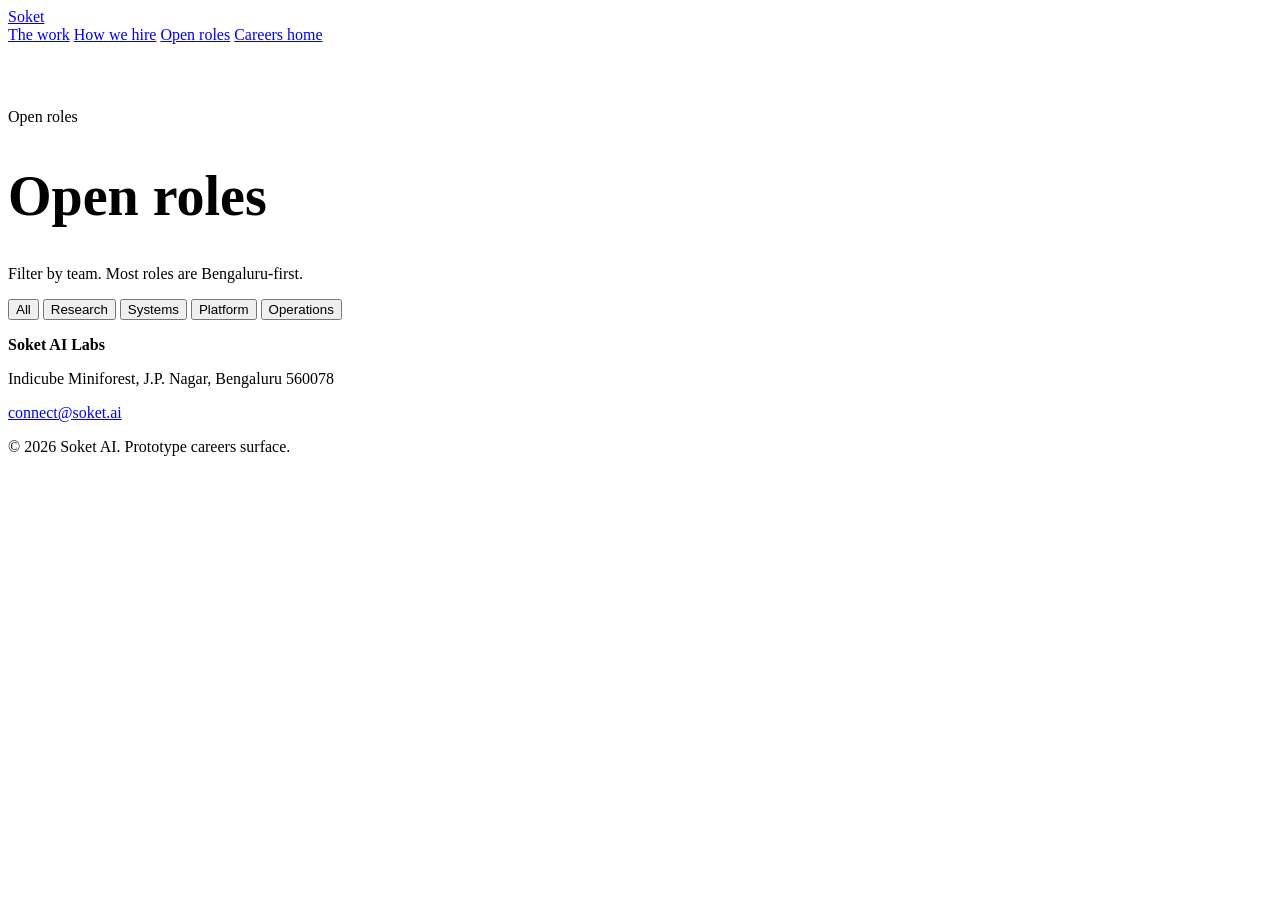
==== jobs.html @ 655b0ff8 "Add Soket careers prototype" ====
<!DOCTYPE html>
<html lang="en">
<head>
  <meta charset="UTF-8" />
  <meta name="viewport" content="width=device-width, initial-scale=1" />
  <title>Open roles — Soket AI Careers</title>
  <link rel="preconnect" href="https://fonts.googleapis.com" />
  <link rel="preconnect" href="https://fonts.gstatic.com" crossorigin />
  <link href="https://fonts.googleapis.com/css2?family=Inter:wght@400;500;600;700&display=swap" rel="stylesheet" />
  <link rel="stylesheet" href="styles.css" />
</head>
<body>
  <header class="nav">
    <a class="brand" href="index.html">Soket</a>
    <nav>
      <a href="index.html#work">The work</a>
      <a href="index.html#hire">How we hire</a>
      <a href="jobs.html">Open roles</a>
      <a class="nav-cta" href="index.html">Careers home</a>
    </nav>
  </header>
  <main class="section" style="padding-top:48px">
    <p class="kicker">Open roles</p>
    <h1 style="max-width:none;font-size:56px">Open roles</h1>
    <p class="lede">Filter by team. Most roles are Bengaluru-first.</p>
    <div class="filters" id="filters">
      <button class="on" data-f="All">All</button>
      <button data-f="Research">Research</button>
      <button data-f="Systems">Systems</button>
      <button data-f="Platform">Platform</button>
      <button data-f="Operations">Operations</button>
    </div>
    <p id="count" class="kicker"></p>
    <div id="board" class="job-list"></div>
  </main>
  <footer class="foot">
    <div>
      <strong>Soket AI Labs</strong>
      <p>Indicube Miniforest, J.P. Nagar, Bengaluru 560078</p>
    </div>
    <div>
      <a href="mailto:connect@soket.ai">connect@soket.ai</a>
    </div>
    <p class="legal">© 2026 Soket AI. Prototype careers surface.</p>
  </footer>
  <script src="jobs.js"></script>
  <script>
    renderBoard();
    document.getElementById("filters").addEventListener("click", (e) => {
      const btn = e.target.closest("button");
      if (!btn) return;
      document.querySelectorAll("#filters button").forEach(b => b.classList.toggle("on", b === btn));
      renderBoard(btn.dataset.f);
    });
  </script>
</body>
</html>
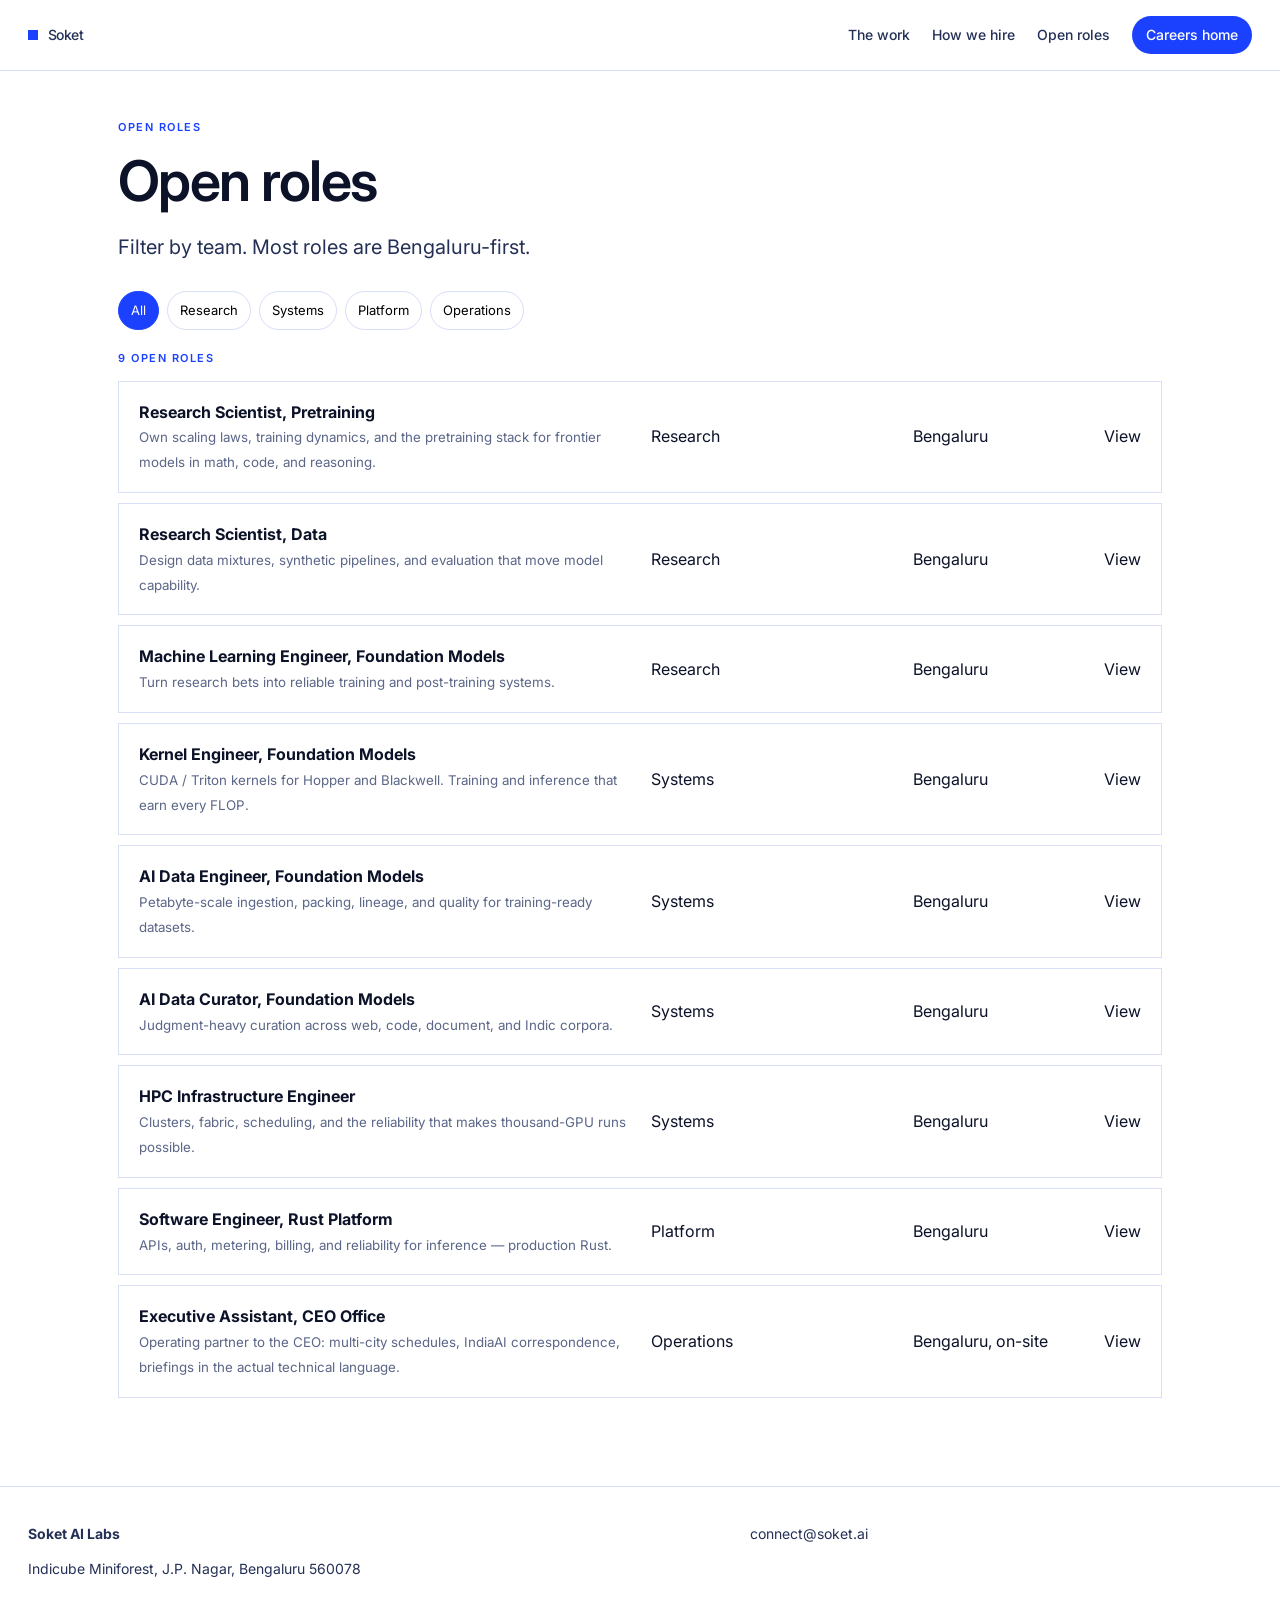
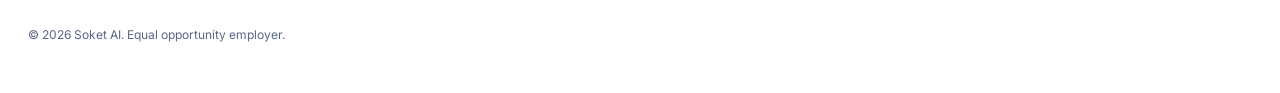
==== commit 40c0b4c1: "Drop prototype footer language on jobs page" ====
--- a/jobs.html
+++ b/jobs.html
@@ -41,7 +41,7 @@
     <div>
       <a href="mailto:connect@soket.ai">connect@soket.ai</a>
     </div>
-    <p class="legal">© 2026 Soket AI. Prototype careers surface.</p>
+    <p class="legal">© 2026 Soket AI. Equal opportunity employer.</p>
   </footer>
   <script src="jobs.js"></script>
   <script>
--- a/styles.css
+++ b/styles.css
@@ -0,0 +1,92 @@
+:root {
+  --ink: #0C1228;
+  --ink-2: #243056;
+  --muted: #5B6688;
+  --line: #D8DEF5;
+  --wash: #F1F4FF;
+  --pale: #C5CEFC;
+  --blue: #1B41FF;
+  --blue-deep: #132CB8;
+  --paper: #F7F8FC;
+  --white: #FFFFFF;
+}
+* { box-sizing: border-box; }
+html { scroll-behavior: smooth; }
+body {
+  margin: 0;
+  font-family: Inter, ui-sans-serif, system-ui, sans-serif;
+  color: var(--ink);
+  background: var(--white);
+  line-height: 1.55;
+}
+.skip { position: absolute; left: -999px; top: 0; }
+.skip:focus { left: 12px; background: #000; color: #fff; padding: 8px; }
+.nav {
+  display: flex; align-items: center; justify-content: space-between;
+  padding: 16px 28px; border-bottom: 1px solid var(--line);
+  position: sticky; top: 0; background: rgba(255,255,255,.92);
+  backdrop-filter: blur(10px); z-index: 20;
+}
+.brand { display: flex; align-items: center; gap: 10px; text-decoration: none; color: var(--ink); font-weight: 700; letter-spacing: -0.04em; font-size: 18px; }
+.brand:before { content: ""; width: 10px; height: 10px; background: var(--blue); display: inline-block; }
+.nav nav { display: flex; gap: 22px; align-items: center; }
+.nav a { color: var(--ink-2); text-decoration: none; font-size: 14px; font-weight: 500; }
+.nav-cta { background: var(--blue); color: #fff !important; padding: 8px 14px; border-radius: 999px; }
+.hero { padding: 88px 28px 48px; max-width: 1100px; margin: 0 auto; }
+.kicker { letter-spacing: .14em; text-transform: uppercase; font-size: 11px; color: var(--blue); font-weight: 600; margin: 0 0 14px; }
+h1, h2, h3 { font-weight: 600; letter-spacing: -0.03em; line-height: 1.12; }
+h1 { font-size: clamp(40px, 7vw, 76px); margin: 0 0 20px; max-width: 16ch; }
+h2 { font-size: clamp(28px, 4vw, 44px); margin: 0 0 12px; }
+.lede { font-size: 20px; color: var(--ink-2); max-width: 58ch; margin: 0 0 28px; }
+.hero-actions, .center { display: flex; gap: 12px; flex-wrap: wrap; }
+.center { justify-content: center; margin-top: 28px; }
+.btn { display: inline-flex; align-items: center; justify-content: center; padding: 12px 18px; border-radius: 999px; text-decoration: none; font-weight: 600; font-size: 14px; border: 1px solid transparent; }
+.btn-primary { background: var(--blue); color: #fff; }
+.btn-primary:hover { background: var(--blue-deep); }
+.btn-ghost { border-color: var(--line); color: var(--ink); }
+.hero-meta { display: grid; grid-template-columns: repeat(4, 1fr); gap: 18px; margin: 56px 0 0; padding-top: 28px; border-top: 1px solid var(--line); }
+.hero-meta dt { font-size: 11px; letter-spacing: .12em; text-transform: uppercase; color: var(--muted); }
+.hero-meta dd { margin: 6px 0 0; font-size: 14px; }
+.strip { background: var(--ink); color: #E8ECFF; padding: 36px 28px; font-size: 22px; line-height: 1.35; }
+.strip p { max-width: 1100px; margin: 0 auto; }
+.section { padding: 88px 28px; max-width: 1100px; margin: 0 auto; }
+.section.alt { max-width: none; background: var(--wash); padding: 88px 28px; }
+.section.alt > * { max-width: 1100px; margin-left: auto; margin-right: auto; }
+.section-head { margin-bottom: 36px; max-width: 62ch; }
+.section-head p { color: var(--ink-2); }
+.grid-4 { display: grid; grid-template-columns: repeat(4, 1fr); gap: 18px; }
+.grid-4 article, .gptw article, .principles article, .benefits div { background: #fff; border: 1px solid var(--line); padding: 22px; }
+.grid-4 span { color: var(--blue); font-size: 12px; font-weight: 600; }
+.principles { display: grid; grid-template-columns: 1fr 1fr; gap: 14px; }
+.gptw { display: grid; grid-template-columns: 1fr 1fr 1fr; gap: 14px; }
+.benefits { display: grid; grid-template-columns: 1fr 1fr; gap: 14px; }
+.benefits ul { margin: 0; padding-left: 18px; color: var(--ink-2); }
+.steps { list-style: none; padding: 0; counter-reset: step; }
+.steps li { counter-increment: step; padding: 22px 0 22px 72px; position: relative; border-top: 1px solid var(--line); }
+.steps li:before { content: counter(step, decimal-leading-zero); position: absolute; left: 0; top: 24px; color: var(--blue); font-weight: 600; }
+.notes { background: var(--wash); padding: 24px; border: 1px solid var(--line); }
+.notes p { margin: 0 0 12px; }
+.job-list { display: flex; flex-direction: column; gap: 10px; }
+.job { display: grid; grid-template-columns: 1.4fr .7fr .5fr auto; gap: 12px; align-items: center; padding: 18px 20px; background: #fff; border: 1px solid var(--line); text-decoration: none; color: inherit; }
+.job:hover { border-color: var(--blue); }
+.job small { color: var(--muted); }
+.filters { display: flex; gap: 8px; flex-wrap: wrap; margin-bottom: 20px; }
+.filters button { border: 1px solid var(--line); background: #fff; padding: 8px 12px; border-radius: 999px; cursor: pointer; font: inherit; font-size: 13px; }
+.filters button.on { background: var(--blue); color: #fff; border-color: var(--blue); }
+details { border-top: 1px solid var(--line); padding: 16px 0; }
+details summary { cursor: pointer; font-weight: 600; }
+.close { padding: 96px 28px; text-align: center; background: var(--ink); color: #fff; }
+.close p { color: #C5CEFC; }
+.foot { padding: 36px 28px; display: grid; grid-template-columns: 1.4fr 1fr; gap: 20px; border-top: 1px solid var(--line); font-size: 14px; color: var(--ink-2); }
+.foot a { display: block; color: var(--ink-2); text-decoration: none; }
+.legal { grid-column: 1 / -1; color: var(--muted); font-size: 12px; }
+.role { max-width: 820px; margin: 0 auto; padding: 48px 28px 96px; }
+.role .meta { color: var(--muted); display: flex; gap: 16px; flex-wrap: wrap; }
+.role h2 { font-size: 22px; margin: 36px 0 12px; }
+.role ul { margin: 0; padding-left: 20px; color: var(--ink-2); }
+.role li { margin: 0 0 8px; }
+@media (max-width: 900px) {
+  .nav nav a:not(.nav-cta) { display: none; }
+  .hero-meta, .grid-4, .gptw, .principles, .benefits, .job { grid-template-columns: 1fr; }
+  h1 { max-width: none; }
+}
